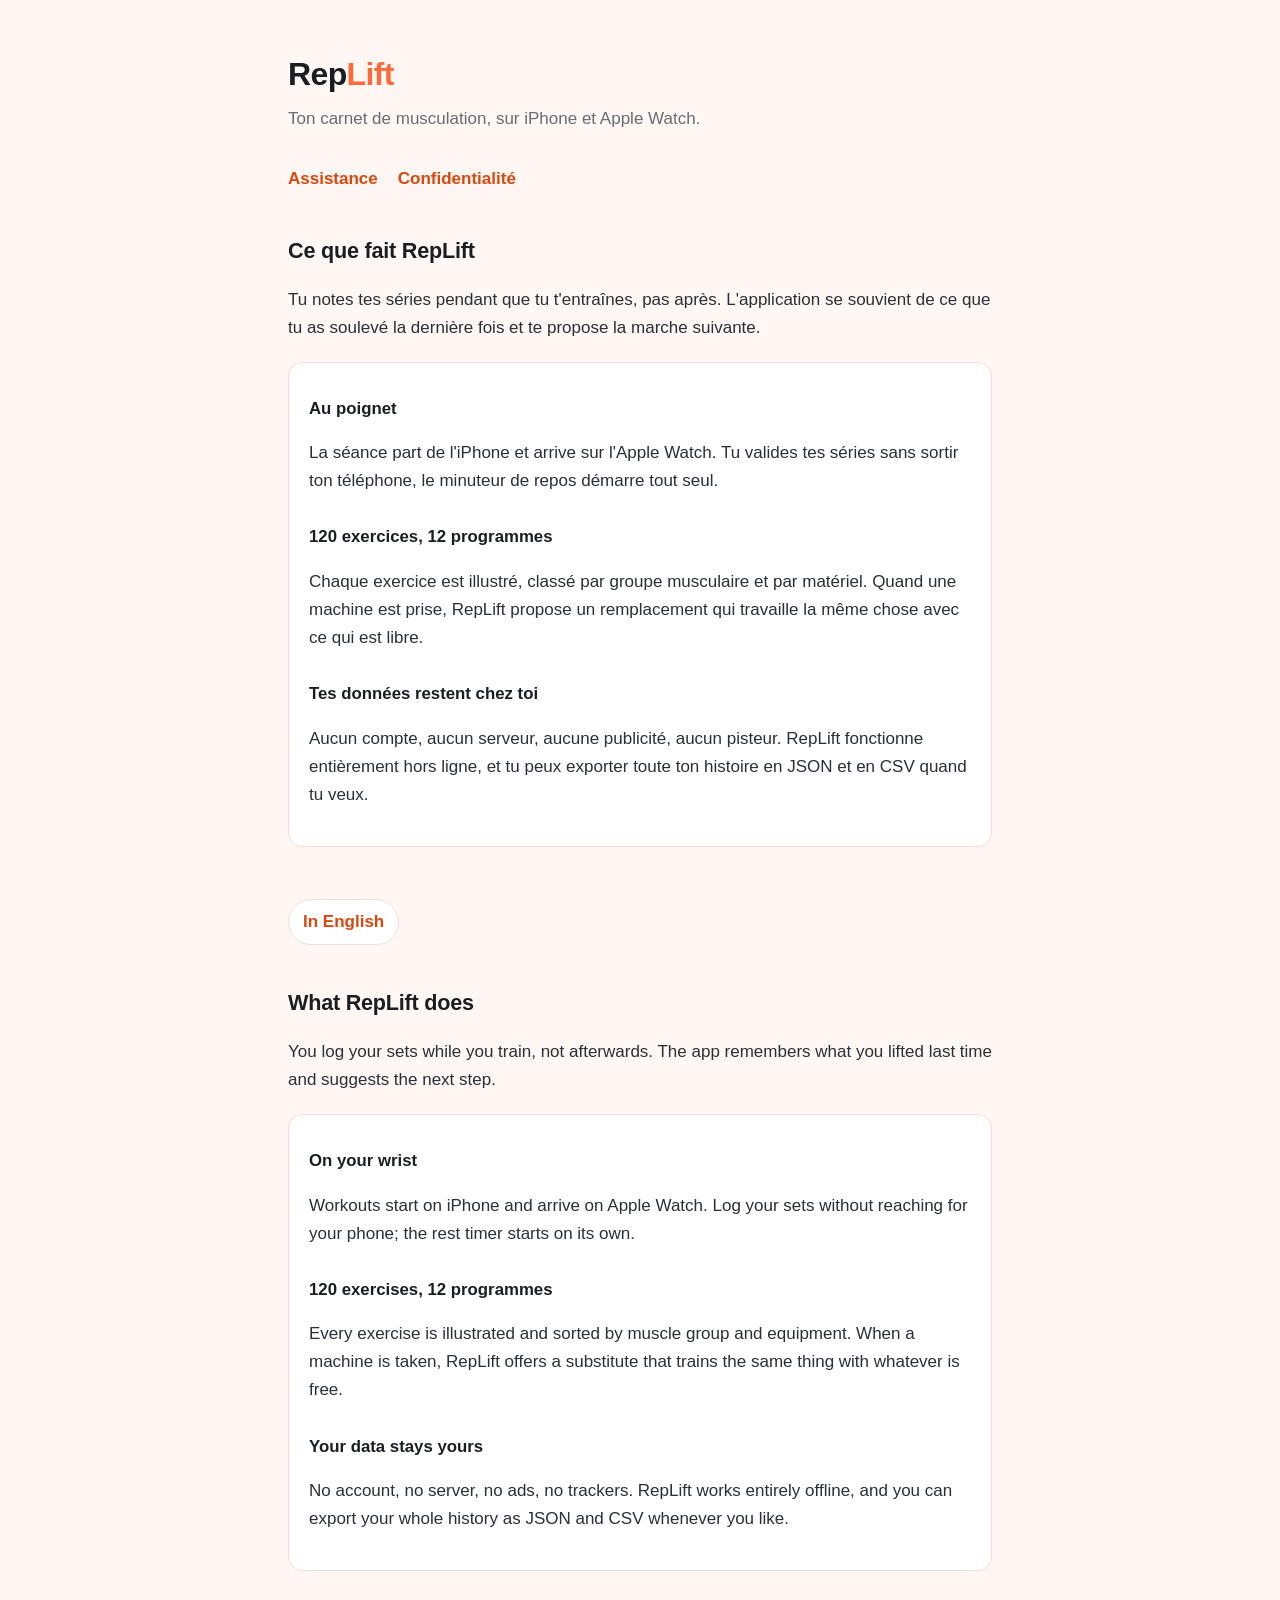
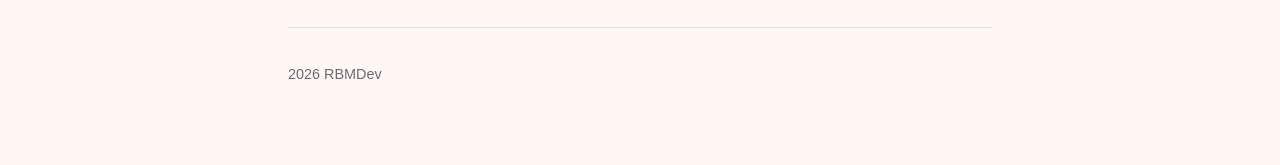
==== index.html @ a3e42a58 "Publier les pages exigées par l'App Store Trois pages en HTML simple, sans dépendance : accueil, ass" ====
<!doctype html>
<html lang="fr">
<head>
<meta charset="utf-8">
<meta name="viewport" content="width=device-width, initial-scale=1">
<title>RepLift</title>
<meta name="description" content="RepLift, carnet de musculation pour iPhone et Apple Watch. Hors ligne, sans compte, sans publicité.">
<link rel="stylesheet" href="style.css">
</head>
<body>
<div class="page">

<header>
  <h1 class="marque">Rep<span>Lift</span></h1>
  <p class="bandeau">Ton carnet de musculation, sur iPhone et Apple&nbsp;Watch.</p>
</header>

<nav>
  <a href="assistance.html">Assistance</a>
  <a href="confidentialite.html">Confidentialité</a>
</nav>

<section>
  <h2>Ce que fait RepLift</h2>
  <p>
    Tu notes tes séries pendant que tu t'entraînes, pas après. L'application se
    souvient de ce que tu as soulevé la dernière fois et te propose la marche
    suivante.
  </p>
  <div class="carte">
    <h3>Au poignet</h3>
    <p>
      La séance part de l'iPhone et arrive sur l'Apple&nbsp;Watch. Tu valides tes
      séries sans sortir ton téléphone, le minuteur de repos démarre tout seul.
    </p>
    <h3>120 exercices, 12 programmes</h3>
    <p>
      Chaque exercice est illustré, classé par groupe musculaire et par matériel.
      Quand une machine est prise, RepLift propose un remplacement qui travaille
      la même chose avec ce qui est libre.
    </p>
    <h3>Tes données restent chez toi</h3>
    <p>
      Aucun compte, aucun serveur, aucune publicité, aucun pisteur. RepLift
      fonctionne entièrement hors ligne, et tu peux exporter toute ton histoire
      en JSON et en CSV quand tu veux.
    </p>
  </div>
</section>

<a class="langue" href="#english">In English</a>

<section id="english" lang="en">
  <h2>What RepLift does</h2>
  <p>
    You log your sets while you train, not afterwards. The app remembers what
    you lifted last time and suggests the next step.
  </p>
  <div class="carte">
    <h3>On your wrist</h3>
    <p>
      Workouts start on iPhone and arrive on Apple&nbsp;Watch. Log your sets
      without reaching for your phone; the rest timer starts on its own.
    </p>
    <h3>120 exercises, 12 programmes</h3>
    <p>
      Every exercise is illustrated and sorted by muscle group and equipment.
      When a machine is taken, RepLift offers a substitute that trains the same
      thing with whatever is free.
    </p>
    <h3>Your data stays yours</h3>
    <p>
      No account, no server, no ads, no trackers. RepLift works entirely
      offline, and you can export your whole history as JSON and CSV whenever
      you like.
    </p>
  </div>
</section>

<footer>
  <p>2026 RBMDev</p>
</footer>

</div>
</body>
</html>
---- style.css ----
/* Palette reprise de l'application : corail #FE6B3B, encre #1A1E23. */
:root {
  --accent: #D9480F;          /* corail assombri : 4,6:1 sur le fond clair */
  --accent-vif: #FE6B3B;
  --encre: #1A1E23;
  --texte: #2B2F36;
  --discret: #6B6B72;
  --fond: #FFF7F3;
  --carte: #FFFFFF;
  --bordure: #F0DED6;
}
@media (prefers-color-scheme: dark) {
  :root {
    --accent: #FF8A5F;
    --accent-vif: #FE6B3B;
    --encre: #F5F5F7;
    --texte: #D8D8DE;
    --discret: #9A9AA2;
    --fond: #0B0B0D;
    --carte: #16161A;
    --bordure: #27272E;
  }
}
* { box-sizing: border-box; }
body {
  margin: 0;
  padding: 0 16px 64px;
  background: var(--fond);
  color: var(--texte);
  font: 17px/1.65 -apple-system, BlinkMacSystemFont, "Segoe UI", Roboto, Helvetica, Arial, sans-serif;
  -webkit-text-size-adjust: 100%;
}
.page { max-width: 44rem; margin: 0 auto; }
header { padding: 48px 0 8px; }
.marque {
  font-size: 2rem; font-weight: 800; letter-spacing: -0.02em;
  color: var(--encre); margin: 0;
}
.marque span { color: var(--accent-vif); }
.bandeau { color: var(--discret); margin: 4px 0 0; }
nav { margin: 24px 0 8px; display: flex; flex-wrap: wrap; gap: 8px 20px; }
nav a { color: var(--accent); text-decoration: none; font-weight: 600; }
nav a:hover { text-decoration: underline; }
h2 {
  color: var(--encre); font-size: 1.35rem; letter-spacing: -0.01em;
  margin: 40px 0 8px; padding-top: 24px; border-top: 1px solid var(--bordure);
}
h3 { color: var(--encre); font-size: 1.05rem; margin: 28px 0 4px; }
section > h2:first-child { border-top: none; padding-top: 0; }
.carte {
  background: var(--carte); border: 1px solid var(--bordure);
  border-radius: 14px; padding: 4px 20px 20px; margin: 20px 0;
}
a { color: var(--accent); }
ul { padding-left: 1.2em; }
li { margin: 6px 0; }
.langue {
  display: inline-block; margin: 32px 0 0; padding: 8px 14px;
  border: 1px solid var(--bordure); border-radius: 999px;
  background: var(--carte); text-decoration: none; font-weight: 600;
}
footer {
  margin-top: 56px; padding-top: 20px; border-top: 1px solid var(--bordure);
  color: var(--discret); font-size: 0.9rem;
}
code {
  background: var(--carte); border: 1px solid var(--bordure);
  border-radius: 6px; padding: 1px 6px; font-size: 0.9em;
}
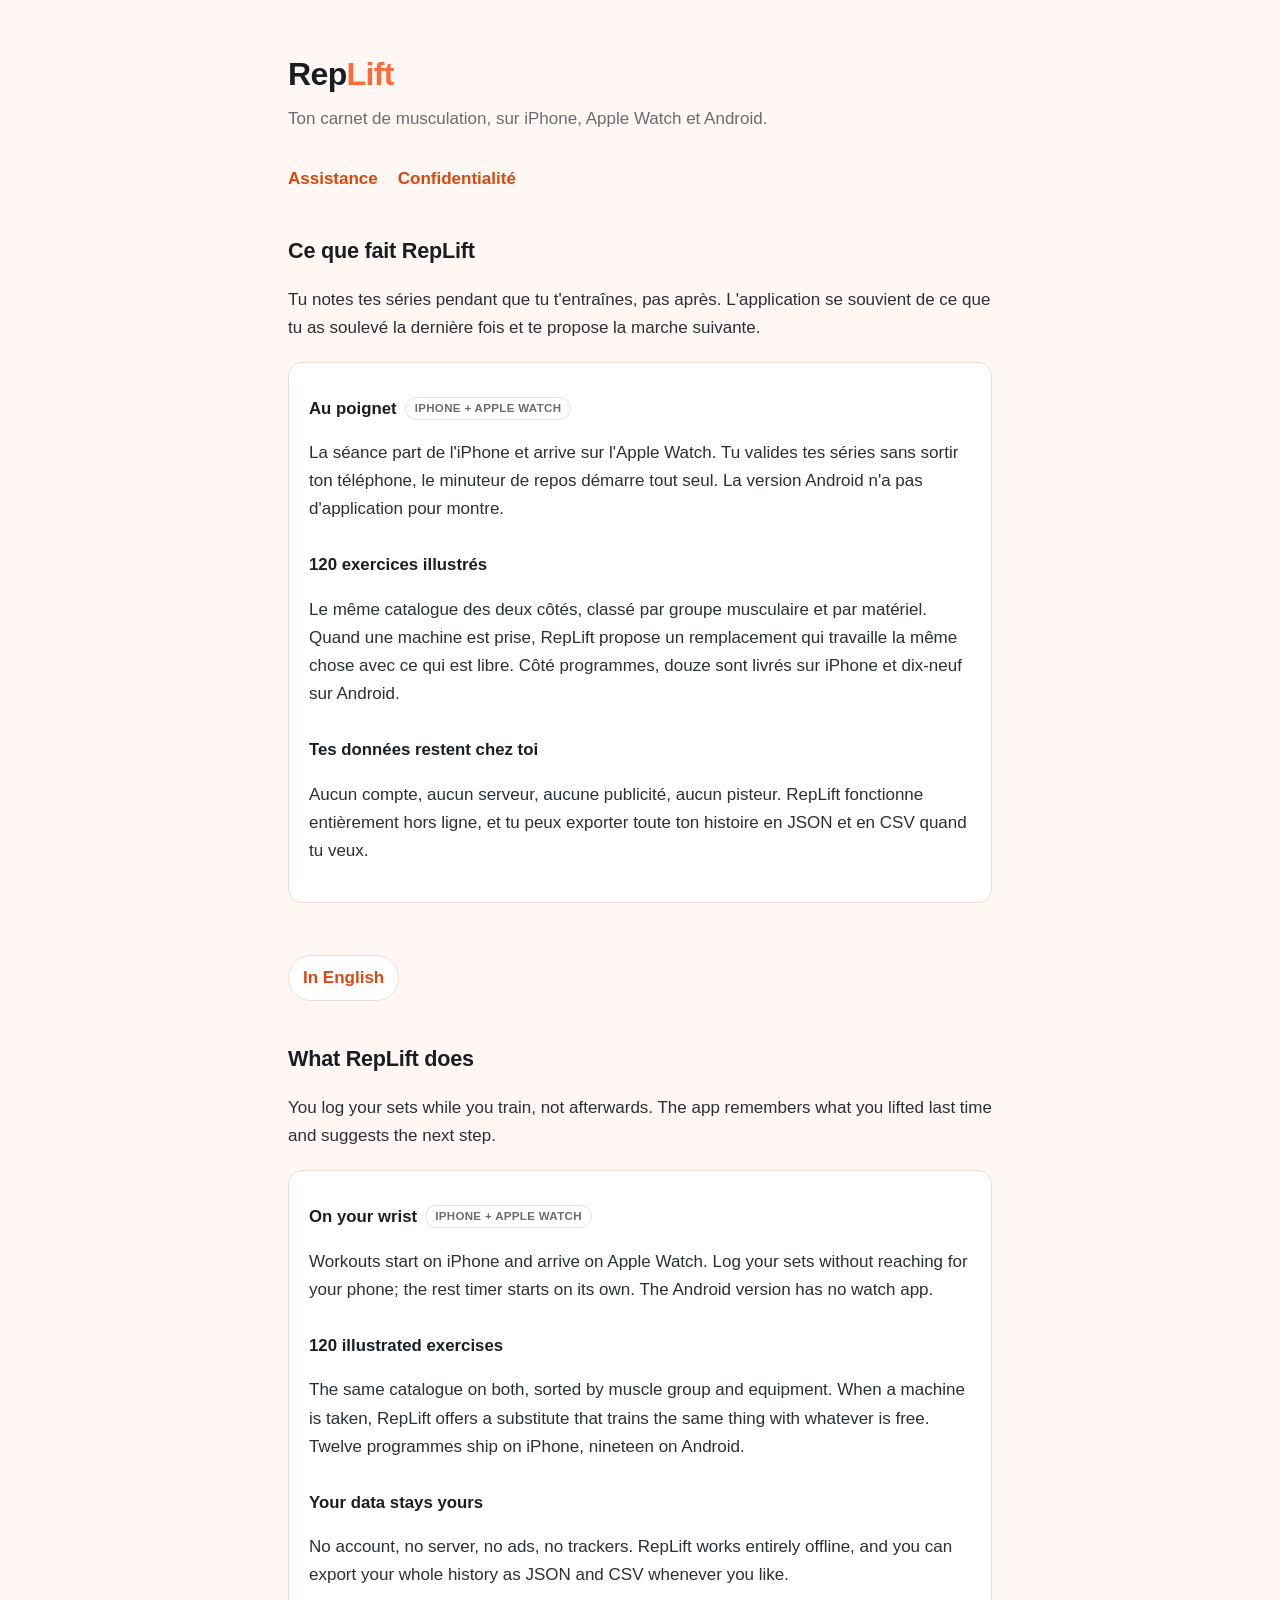
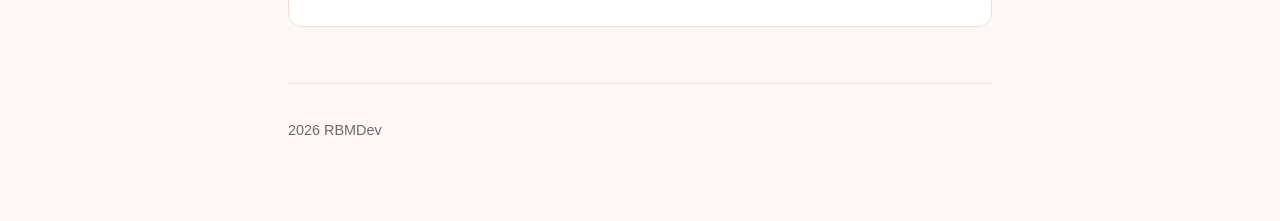
==== commit d9d69ad6: "Valoir aussi pour Android Les pages servaient une application iPhone et une montre ; elles servent m" ====
--- a/index.html
+++ b/index.html
@@ -4,7 +4,7 @@
 <meta charset="utf-8">
 <meta name="viewport" content="width=device-width, initial-scale=1">
 <title>RepLift</title>
-<meta name="description" content="RepLift, carnet de musculation pour iPhone et Apple Watch. Hors ligne, sans compte, sans publicité.">
+<meta name="description" content="RepLift, carnet de musculation pour iPhone, Apple Watch et Android. Hors ligne, sans compte, sans publicité.">
 <link rel="stylesheet" href="style.css">
 </head>
 <body>
@@ -12,7 +12,7 @@
 
 <header>
   <h1 class="marque">Rep<span>Lift</span></h1>
-  <p class="bandeau">Ton carnet de musculation, sur iPhone et Apple&nbsp;Watch.</p>
+  <p class="bandeau">Ton carnet de musculation, sur iPhone, Apple&nbsp;Watch et Android.</p>
 </header>
 
 <nav>
@@ -28,16 +28,18 @@
     suivante.
   </p>
   <div class="carte">
-    <h3>Au poignet</h3>
+    <h3>Au poignet<span class="plateforme">iPhone + Apple Watch</span></h3>
     <p>
       La séance part de l'iPhone et arrive sur l'Apple&nbsp;Watch. Tu valides tes
       séries sans sortir ton téléphone, le minuteur de repos démarre tout seul.
+      La version Android n'a pas d'application pour montre.
     </p>
-    <h3>120 exercices, 12 programmes</h3>
+    <h3>120 exercices illustrés</h3>
     <p>
-      Chaque exercice est illustré, classé par groupe musculaire et par matériel.
-      Quand une machine est prise, RepLift propose un remplacement qui travaille
-      la même chose avec ce qui est libre.
+      Le même catalogue des deux côtés, classé par groupe musculaire et par
+      matériel. Quand une machine est prise, RepLift propose un remplacement qui
+      travaille la même chose avec ce qui est libre. Côté programmes, douze sont
+      livrés sur iPhone et dix-neuf sur Android.
     </p>
     <h3>Tes données restent chez toi</h3>
     <p>
@@ -57,16 +59,18 @@
     you lifted last time and suggests the next step.
   </p>
   <div class="carte">
-    <h3>On your wrist</h3>
+    <h3>On your wrist<span class="plateforme">iPhone + Apple Watch</span></h3>
     <p>
       Workouts start on iPhone and arrive on Apple&nbsp;Watch. Log your sets
-      without reaching for your phone; the rest timer starts on its own.
+      without reaching for your phone; the rest timer starts on its own. The
+      Android version has no watch app.
     </p>
-    <h3>120 exercises, 12 programmes</h3>
+    <h3>120 illustrated exercises</h3>
     <p>
-      Every exercise is illustrated and sorted by muscle group and equipment.
-      When a machine is taken, RepLift offers a substitute that trains the same
-      thing with whatever is free.
+      The same catalogue on both, sorted by muscle group and equipment. When a
+      machine is taken, RepLift offers a substitute that trains the same thing
+      with whatever is free. Twelve programmes ship on iPhone, nineteen on
+      Android.
     </p>
     <h3>Your data stays yours</h3>
     <p>
--- a/style.css
+++ b/style.css
@@ -63,6 +63,16 @@
   margin-top: 56px; padding-top: 20px; border-top: 1px solid var(--bordure);
   color: var(--discret); font-size: 0.9rem;
 }
+/* Étiquette de plateforme, pour les sections qui ne valent que d'un côté. */
+.plateforme {
+  display: inline-block; margin-left: 8px; padding: 1px 9px;
+  border: 1px solid var(--bordure); border-radius: 999px;
+  background: var(--carte); color: var(--discret);
+  font-size: 0.72rem; font-weight: 700; letter-spacing: 0.03em;
+  text-transform: uppercase; vertical-align: 0.2em; white-space: nowrap;
+}
+h3 .plateforme { vertical-align: 0.15em; }
+
 code {
   background: var(--carte); border: 1px solid var(--bordure);
   border-radius: 6px; padding: 1px 6px; font-size: 0.9em;
